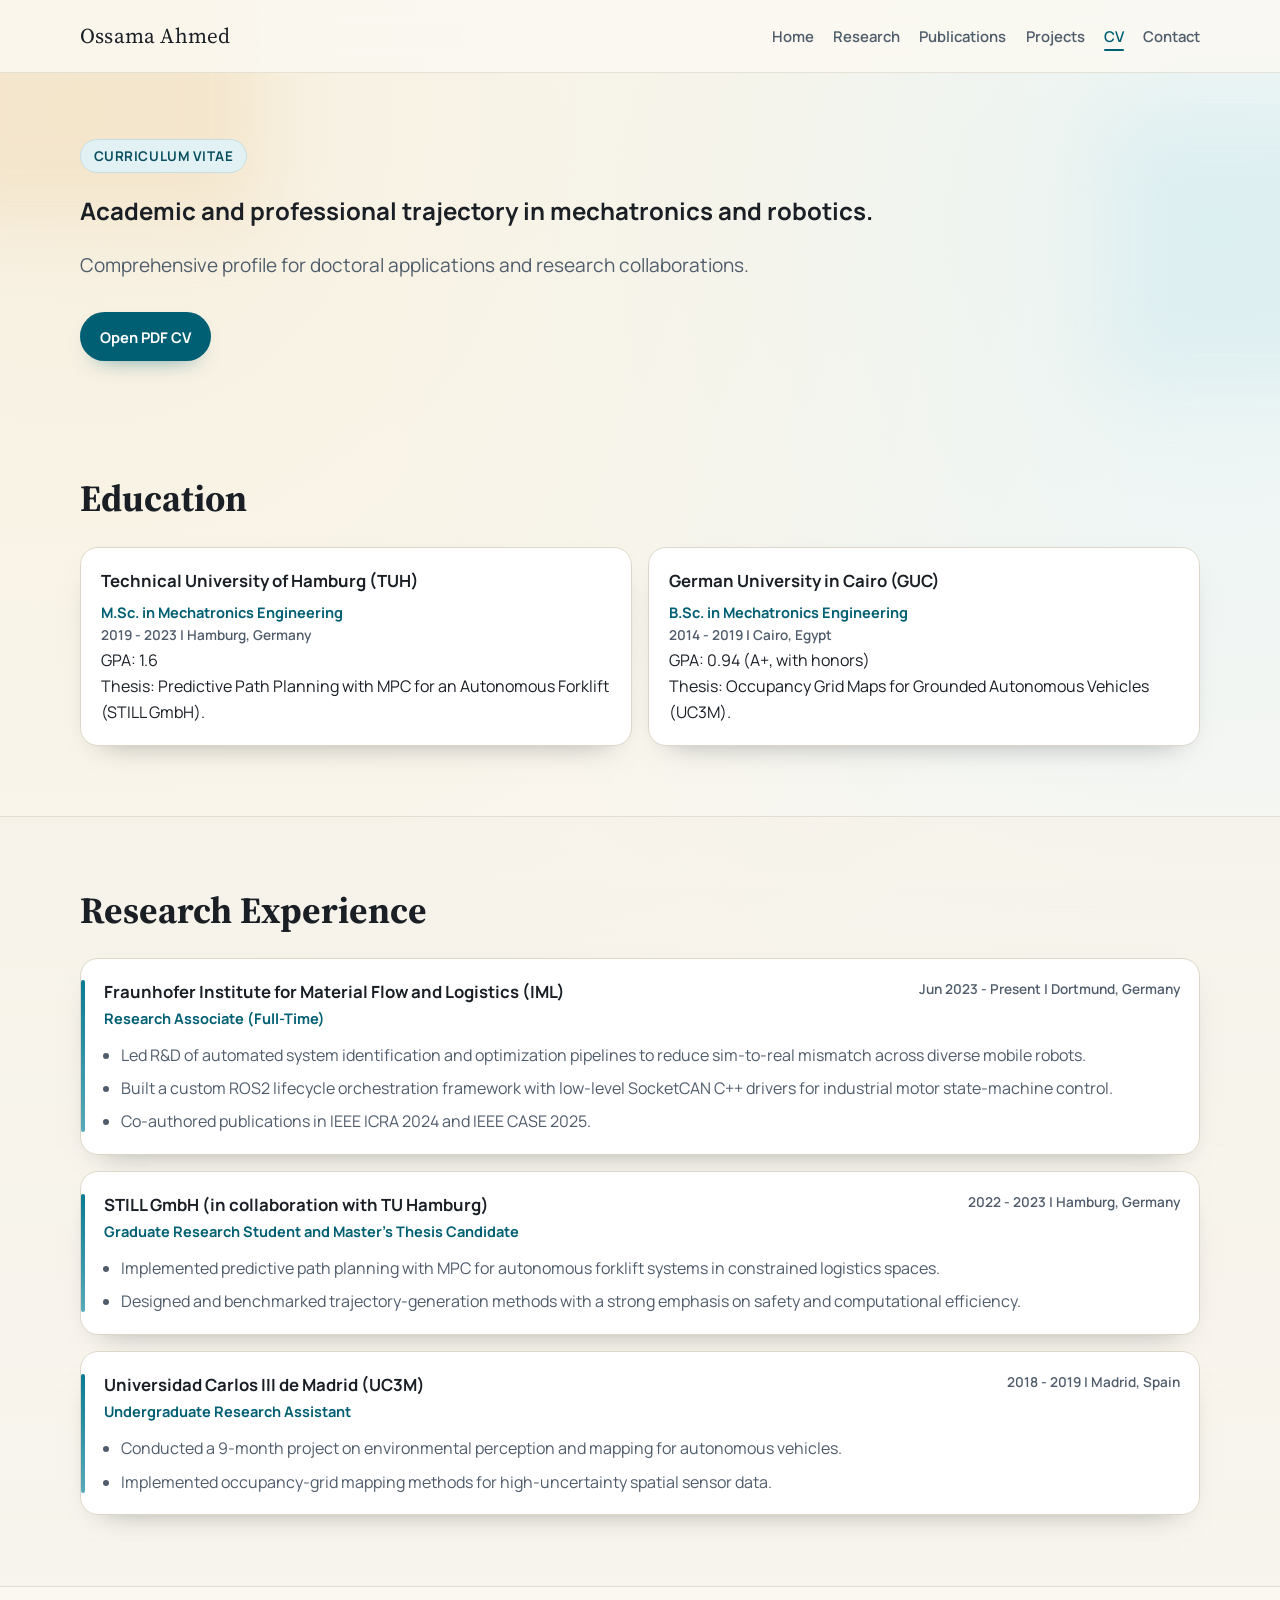
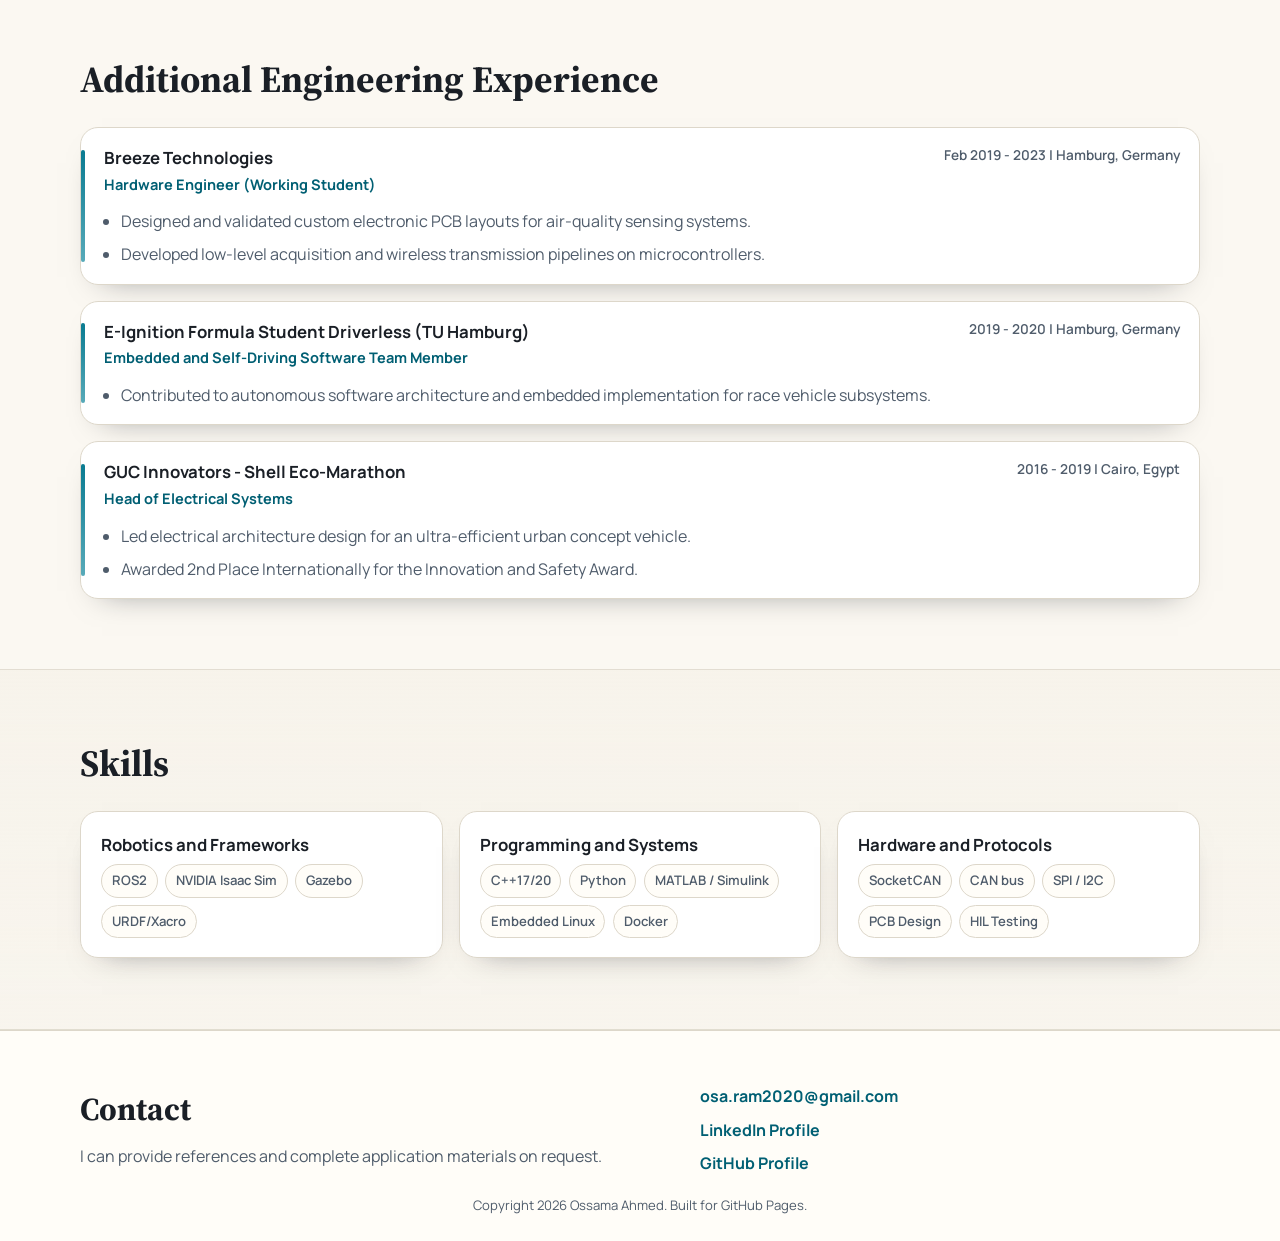
==== cv.html @ 8b1ec4c6 "restructured the Page to be more indepth" ====
<!DOCTYPE html>
<html lang="en">
<head>
  <meta charset="UTF-8">
  <meta name="viewport" content="width=device-width, initial-scale=1.0">
  <meta name="description" content="Curriculum vitae of Ossama Ahmed.">
  <title>CV | Ossama Ahmed</title>
  <link rel="preconnect" href="https://fonts.googleapis.com">
  <link rel="preconnect" href="https://fonts.gstatic.com" crossorigin>
  <link href="https://fonts.googleapis.com/css2?family=Manrope:wght@400;500;600;700;800&family=Source+Serif+4:opsz,wght@8..60,500;8..60,700&display=swap" rel="stylesheet">
  <link rel="stylesheet" href="assets/css/style.css">
</head>
<body>
  <div class="bg-orb orb-a" aria-hidden="true"></div>
  <div class="bg-orb orb-b" aria-hidden="true"></div>

  <header class="site-header">
    <nav class="navbar container" aria-label="Main navigation">
      <a class="logo" href="index.html">Ossama Ahmed</a>
      <ul class="nav-links">
        <li><a href="index.html" data-nav="home">Home</a></li>
        <li><a href="research.html" data-nav="research">Research</a></li>
        <li><a href="publications.html" data-nav="publications">Publications</a></li>
        <li><a href="projects.html" data-nav="projects">Projects</a></li>
        <li><a href="cv.html" data-nav="cv">CV</a></li>
        <li><a href="#contact">Contact</a></li>
      </ul>
    </nav>
  </header>

  <main>
    <section class="page-hero container reveal">
      <p class="eyebrow">Curriculum Vitae</p>
      <h1>Academic and professional trajectory in mechatronics and robotics.</h1>
      <p class="subtitle">Comprehensive profile for doctoral applications and research collaborations.</p>
      <div class="hero-cta">
        <a href="assets/Awesome_CV.pdf" class="btn btn-primary" target="_blank" rel="noopener noreferrer">Open PDF CV</a>
      </div>
    </section>

    <section class="section container reveal">
      <div class="section-heading">
        <h2>Education</h2>
      </div>
      <div class="edu-grid">
        <article class="card edu-card">
          <h3>Technical University of Hamburg (TUH)</h3>
          <p class="degree">M.Sc. in Mechatronics Engineering</p>
          <p class="date">2019 - 2023 | Hamburg, Germany</p>
          <p>GPA: 1.6</p>
          <p>Thesis: Predictive Path Planning with MPC for an Autonomous Forklift (STILL GmbH).</p>
        </article>
        <article class="card edu-card">
          <h3>German University in Cairo (GUC)</h3>
          <p class="degree">B.Sc. in Mechatronics Engineering</p>
          <p class="date">2014 - 2019 | Cairo, Egypt</p>
          <p>GPA: 0.94 (A+, with honors)</p>
          <p>Thesis: Occupancy Grid Maps for Grounded Autonomous Vehicles (UC3M).</p>
        </article>
      </div>
    </section>

    <section class="section section-alt reveal">
      <div class="container">
        <div class="section-heading">
          <h2>Research Experience</h2>
        </div>
        <div class="timeline">
          <article class="timeline-item card">
            <div class="timeline-head">
              <div>
                <h3>Fraunhofer Institute for Material Flow and Logistics (IML)</h3>
                <p class="role">Research Associate (Full-Time)</p>
              </div>
              <p class="date">Jun 2023 - Present | Dortmund, Germany</p>
            </div>
            <ul>
              <li>Led R&amp;D of automated system identification and optimization pipelines to reduce sim-to-real mismatch across diverse mobile robots.</li>
              <li>Built a custom ROS2 lifecycle orchestration framework with low-level SocketCAN C++ drivers for industrial motor state-machine control.</li>
              <li>Co-authored publications in IEEE ICRA 2024 and IEEE CASE 2025.</li>
            </ul>
          </article>

          <article class="timeline-item card">
            <div class="timeline-head">
              <div>
                <h3>STILL GmbH (in collaboration with TU Hamburg)</h3>
                <p class="role">Graduate Research Student and Master's Thesis Candidate</p>
              </div>
              <p class="date">2022 - 2023 | Hamburg, Germany</p>
            </div>
            <ul>
              <li>Implemented predictive path planning with MPC for autonomous forklift systems in constrained logistics spaces.</li>
              <li>Designed and benchmarked trajectory-generation methods with a strong emphasis on safety and computational efficiency.</li>
            </ul>
          </article>

          <article class="timeline-item card">
            <div class="timeline-head">
              <div>
                <h3>Universidad Carlos III de Madrid (UC3M)</h3>
                <p class="role">Undergraduate Research Assistant</p>
              </div>
              <p class="date">2018 - 2019 | Madrid, Spain</p>
            </div>
            <ul>
              <li>Conducted a 9-month project on environmental perception and mapping for autonomous vehicles.</li>
              <li>Implemented occupancy-grid mapping methods for high-uncertainty spatial sensor data.</li>
            </ul>
          </article>
        </div>
      </div>
    </section>

    <section class="section container reveal">
      <div class="section-heading">
        <h2>Additional Engineering Experience</h2>
      </div>
      <div class="timeline compact-timeline">
        <article class="timeline-item card">
          <div class="timeline-head">
            <div>
              <h3>Breeze Technologies</h3>
              <p class="role">Hardware Engineer (Working Student)</p>
            </div>
            <p class="date">Feb 2019 - 2023 | Hamburg, Germany</p>
          </div>
          <ul>
            <li>Designed and validated custom electronic PCB layouts for air-quality sensing systems.</li>
            <li>Developed low-level acquisition and wireless transmission pipelines on microcontrollers.</li>
          </ul>
        </article>

        <article class="timeline-item card">
          <div class="timeline-head">
            <div>
              <h3>E-Ignition Formula Student Driverless (TU Hamburg)</h3>
              <p class="role">Embedded and Self-Driving Software Team Member</p>
            </div>
            <p class="date">2019 - 2020 | Hamburg, Germany</p>
          </div>
          <ul>
            <li>Contributed to autonomous software architecture and embedded implementation for race vehicle subsystems.</li>
          </ul>
        </article>

        <article class="timeline-item card">
          <div class="timeline-head">
            <div>
              <h3>GUC Innovators - Shell Eco-Marathon</h3>
              <p class="role">Head of Electrical Systems</p>
            </div>
            <p class="date">2016 - 2019 | Cairo, Egypt</p>
          </div>
          <ul>
            <li>Led electrical architecture design for an ultra-efficient urban concept vehicle.</li>
            <li>Awarded 2nd Place Internationally for the Innovation and Safety Award.</li>
          </ul>
        </article>
      </div>
    </section>

    <section class="section section-alt reveal">
      <div class="container">
        <div class="section-heading">
          <h2>Skills</h2>
        </div>
        <div class="skills-grid">
          <article class="card skill-card">
            <h3>Robotics and Frameworks</h3>
            <div class="skills-list">
              <span>ROS2</span>
              <span>NVIDIA Isaac Sim</span>
              <span>Gazebo</span>
              <span>URDF/Xacro</span>
            </div>
          </article>
          <article class="card skill-card">
            <h3>Programming and Systems</h3>
            <div class="skills-list">
              <span>C++17/20</span>
              <span>Python</span>
              <span>MATLAB / Simulink</span>
              <span>Embedded Linux</span>
              <span>Docker</span>
            </div>
          </article>
          <article class="card skill-card">
            <h3>Hardware and Protocols</h3>
            <div class="skills-list">
              <span>SocketCAN</span>
              <span>CAN bus</span>
              <span>SPI / I2C</span>
              <span>PCB Design</span>
              <span>HIL Testing</span>
            </div>
          </article>
        </div>
      </div>
    </section>
  </main>

  <footer id="contact" class="footer reveal">
    <div class="container footer-grid">
      <div>
        <h2>Contact</h2>
        <p>I can provide references and complete application materials on request.</p>
      </div>
      <div class="contact-list" aria-label="Contact links">
        <a href="mailto:osa.ram2020@gmail.com">osa.ram2020@gmail.com</a>
        <a href="https://www.linkedin.com/in/osama-ramadan" target="_blank" rel="noopener noreferrer">LinkedIn Profile</a>
        <a href="https://github.com/posquito" target="_blank" rel="noopener noreferrer">GitHub Profile</a>
      </div>
    </div>
    <p class="copyright">Copyright 2026 Ossama Ahmed. Built for GitHub Pages.</p>
  </footer>

  <script src="assets/js/main.js"></script>
</body>
</html>
---- assets/css/style.css ----
:root {
  --bg: #fbf8f2;
  --bg-soft: #f3efe5;
  --surface: #fffdf8;
  --surface-strong: #ffffff;
  --text: #1a1f26;
  --text-muted: #4f5c6b;
  --accent: #005f73;
  --accent-soft: #e2f2f4;
  --border: #ddd7ca;
  --shadow: 0 14px 30px -22px rgba(20, 26, 33, 0.5);
  --radius-lg: 18px;
  --radius-md: 12px;
  --font-sans: "Manrope", "Segoe UI", sans-serif;
  --font-serif: "Source Serif 4", Georgia, serif;
}

* {
  box-sizing: border-box;
  margin: 0;
  padding: 0;
}

html {
  scroll-behavior: smooth;
}

body {
  background:
    radial-gradient(circle at 6% 4%, #f7f0df 0, transparent 38%),
    radial-gradient(circle at 95% 8%, #e8f4f5 0, transparent 30%),
    var(--bg);
  color: var(--text);
  font-family: var(--font-sans);
  line-height: 1.65;
  -webkit-font-smoothing: antialiased;
  position: relative;
  overflow-x: hidden;
}

a {
  color: var(--accent);
  text-decoration: none;
}

a:hover,
a:focus-visible {
  text-decoration: underline;
}

.bg-orb {
  pointer-events: none;
  position: fixed;
  z-index: -1;
  filter: blur(35px);
  opacity: 0.45;
}

.orb-a {
  width: 340px;
  height: 340px;
  background: #f0d9b4;
  top: -120px;
  left: -80px;
}

.orb-b {
  width: 260px;
  height: 260px;
  background: #cfe9ee;
  right: -90px;
  top: 120px;
}

.container {
  width: min(1120px, 92vw);
  margin: 0 auto;
}

.site-header {
  position: sticky;
  top: 0;
  z-index: 100;
  border-bottom: 1px solid rgba(221, 215, 202, 0.7);
  background: rgba(251, 248, 242, 0.86);
  backdrop-filter: blur(12px);
}

.navbar {
  display: flex;
  justify-content: space-between;
  align-items: center;
  min-height: 72px;
  gap: 1.4rem;
}

.logo {
  font-family: var(--font-serif);
  font-size: 1.32rem;
  letter-spacing: 0.01em;
  color: var(--text);
}

.nav-links {
  list-style: none;
  display: flex;
  align-items: center;
  gap: 1.2rem;
  flex-wrap: wrap;
}

.nav-links a {
  color: var(--text-muted);
  font-size: 0.93rem;
  font-weight: 600;
  transition: color 0.25s ease;
}

.nav-links a:hover,
.nav-links a:focus-visible {
  color: var(--accent);
  text-decoration: none;
}

.nav-links a.active {
  color: var(--accent);
  position: relative;
}

.nav-links a.active::after {
  content: "";
  position: absolute;
  left: 0;
  bottom: -0.35rem;
  width: 100%;
  height: 2px;
  border-radius: 2px;
  background: var(--accent);
}

.hero {
  padding: 5.4rem 0 4.8rem;
}

.page-hero {
  padding: 4.1rem 0 2.8rem;
}

.eyebrow {
  display: inline-flex;
  align-items: center;
  gap: 0.5rem;
  margin-bottom: 1.1rem;
  padding: 0.32rem 0.8rem;
  border: 1px solid #c5dde1;
  background: var(--accent-soft);
  color: #094f60;
  border-radius: 999px;
  font-size: 0.84rem;
  font-weight: 700;
  text-transform: uppercase;
  letter-spacing: 0.04em;
}

.hero h1 {
  max-width: 920px;
  font-family: var(--font-serif);
  font-size: clamp(2rem, 4.6vw, 3.45rem);
  letter-spacing: -0.018em;
  line-height: 1.14;
}

.subtitle {
  max-width: 760px;
  margin-top: 1.25rem;
  color: var(--text-muted);
  font-size: clamp(1.04rem, 1.7vw, 1.19rem);
}

.hero-meta {
  display: flex;
  flex-wrap: wrap;
  gap: 0.62rem;
  margin-top: 1.55rem;
}

.hero-meta span {
  padding: 0.28rem 0.7rem;
  background: var(--surface);
  border: 1px solid var(--border);
  border-radius: 999px;
  font-size: 0.84rem;
  font-weight: 600;
  color: var(--text-muted);
}

.hero-cta {
  margin-top: 1.9rem;
  display: flex;
  gap: 0.8rem;
  flex-wrap: wrap;
}

.btn {
  border-radius: 999px;
  padding: 0.72rem 1.2rem;
  font-size: 0.92rem;
  font-weight: 700;
  border: 1px solid transparent;
  transition: transform 0.25s ease, box-shadow 0.25s ease, background-color 0.25s ease, border-color 0.25s ease;
}

.btn:hover,
.btn:focus-visible {
  text-decoration: none;
  transform: translateY(-1px);
}

.btn-primary {
  background: var(--accent);
  color: #ffffff;
  box-shadow: 0 10px 24px -16px rgba(0, 95, 115, 0.85);
}

.btn-primary:hover,
.btn-primary:focus-visible {
  background: #0a6d82;
}

.btn-secondary {
  border-color: var(--border);
  color: var(--text);
  background: var(--surface-strong);
}

.btn-secondary:hover,
.btn-secondary:focus-visible {
  border-color: #b8c6ce;
}

.section {
  padding: 4.4rem 0;
}

.section-alt {
  background: linear-gradient(180deg, rgba(245, 241, 232, 0.7) 0%, rgba(243, 239, 229, 0.32) 100%);
  border-top: 1px solid rgba(221, 215, 202, 0.8);
  border-bottom: 1px solid rgba(221, 215, 202, 0.8);
}

.section-heading {
  margin-bottom: 1.6rem;
}

.section-heading h2 {
  font-family: var(--font-serif);
  font-size: clamp(1.7rem, 3.1vw, 2.32rem);
  line-height: 1.2;
}

.section-heading p {
  color: var(--text-muted);
  margin-top: 0.42rem;
  font-size: 0.99rem;
}

.text-link {
  display: inline-block;
  margin-top: 0.65rem;
  font-weight: 700;
}

.quick-grid,
.project-grid,
.publication-list {
  display: grid;
  gap: 1rem;
}

.quick-grid {
  grid-template-columns: repeat(auto-fit, minmax(240px, 1fr));
}

.quick-card {
  padding: 1.1rem 1.2rem;
}

.quick-card h3 {
  font-size: 1.03rem;
  margin-bottom: 0.35rem;
}

.project-grid {
  grid-template-columns: repeat(auto-fit, minmax(270px, 1fr));
}

.project-card {
  padding: 1.2rem 1.25rem;
}

.project-card h3 {
  font-size: 1.06rem;
  margin-bottom: 0.35rem;
}

.project-meta {
  color: var(--accent);
  font-size: 0.86rem;
  font-weight: 700;
  margin-bottom: 0.5rem;
}

.publication-list {
  grid-template-columns: 1fr;
}

.publication-item {
  padding: 1.2rem 1.25rem;
}

.publication-item h2 {
  font-size: 1.18rem;
  line-height: 1.33;
  margin-bottom: 0.38rem;
}

.publication-topline {
  display: flex;
  justify-content: space-between;
  align-items: center;
  gap: 0.6rem;
  margin-bottom: 0.5rem;
}

.callout-card {
  padding: 1.3rem;
}

.callout-card h3 {
  font-size: 1.1rem;
  margin-bottom: 0.45rem;
}

.callout-card .btn {
  margin-top: 0.9rem;
}

.compact-timeline .timeline-item {
  padding-top: 1rem;
  padding-bottom: 1rem;
}

.card {
  background: var(--surface-strong);
  border: 1px solid var(--border);
  border-radius: var(--radius-lg);
  box-shadow: var(--shadow);
}

.focus-grid {
  display: grid;
  grid-template-columns: repeat(auto-fit, minmax(220px, 1fr));
  gap: 1rem;
}

.focus-card {
  padding: 1.2rem 1.25rem;
}

.focus-card h3 {
  font-size: 1.02rem;
  margin-bottom: 0.45rem;
  color: var(--accent);
}

.timeline {
  display: grid;
  gap: 1rem;
}

.timeline-item {
  padding: 1.2rem 1.2rem 1.2rem 1.42rem;
  position: relative;
}

.timeline-item::before {
  content: "";
  position: absolute;
  left: 0;
  top: 1.35rem;
  bottom: 1.35rem;
  width: 4px;
  border-radius: 20px;
  background: linear-gradient(180deg, #0a7b91 0%, #58aab9 100%);
}

.timeline-head {
  display: flex;
  justify-content: space-between;
  align-items: flex-start;
  gap: 0.8rem;
  flex-wrap: wrap;
  margin-bottom: 0.78rem;
}

.timeline-head h3 {
  font-size: 1.05rem;
}

.role,
.degree {
  color: var(--accent);
  font-weight: 700;
  font-size: 0.91rem;
}

.date {
  color: var(--text-muted);
  font-size: 0.85rem;
  font-weight: 600;
}

.timeline-item ul {
  padding-left: 1.05rem;
  color: var(--text-muted);
}

.timeline-item li + li {
  margin-top: 0.42rem;
}

.pub-grid,
.edu-grid,
.skills-grid {
  display: grid;
  gap: 1rem;
}

.pub-grid,
.edu-grid {
  grid-template-columns: repeat(auto-fit, minmax(280px, 1fr));
}

.pub-card,
.edu-card,
.skill-card {
  padding: 1.2rem 1.25rem;
}

.pub-venue {
  display: inline-block;
  margin-bottom: 0.5rem;
  padding: 0.23rem 0.58rem;
  border-radius: 999px;
  font-size: 0.74rem;
  font-weight: 800;
  letter-spacing: 0.04em;
  text-transform: uppercase;
  background: var(--accent-soft);
  color: #0a5d6f;
}

.pub-card h3,
.edu-card h3,
.skill-card h3 {
  font-size: 1.05rem;
  margin-bottom: 0.35rem;
}

.pub-authors {
  color: var(--text-muted);
  font-weight: 600;
  font-size: 0.9rem;
  margin-bottom: 0.45rem;
}

.skills-grid {
  grid-template-columns: repeat(auto-fit, minmax(240px, 1fr));
}

.skills-list {
  display: flex;
  flex-wrap: wrap;
  gap: 0.45rem;
}

.skills-list span {
  display: inline-block;
  border: 1px solid var(--border);
  background: var(--surface);
  color: var(--text-muted);
  padding: 0.3rem 0.62rem;
  border-radius: 999px;
  font-size: 0.82rem;
  font-weight: 600;
}

.footer {
  padding: 3.3rem 0 1.5rem;
  background: var(--surface);
  border-top: 1px solid var(--border);
}

.footer-grid {
  display: grid;
  grid-template-columns: 1.2fr 1fr;
  gap: 1.2rem;
  align-items: start;
}

.footer h2 {
  font-family: var(--font-serif);
  font-size: clamp(1.44rem, 2.7vw, 2rem);
  margin-bottom: 0.4rem;
}

.footer p {
  color: var(--text-muted);
}

.contact-list {
  display: grid;
  gap: 0.42rem;
  justify-items: start;
}

.contact-list a {
  font-weight: 700;
}

.copyright {
  margin-top: 1.2rem;
  text-align: center;
  color: var(--text-muted);
  font-size: 0.82rem;
}

.reveal {
  opacity: 0;
  transform: translateY(18px);
  transition: opacity 0.58s ease, transform 0.58s ease;
}

.reveal.is-visible {
  opacity: 1;
  transform: translateY(0);
}

@media (max-width: 920px) {
  .navbar {
    min-height: auto;
    padding: 0.9rem 0;
    flex-direction: column;
    align-items: flex-start;
  }

  .footer-grid {
    grid-template-columns: 1fr;
  }

  .timeline-head {
    flex-direction: column;
  }

  .publication-topline {
    flex-direction: column;
    align-items: flex-start;
  }
}

@media (max-width: 560px) {
  .hero {
    padding-top: 4.2rem;
  }

  .section {
    padding: 3.3rem 0;
  }

  .btn {
    width: 100%;
    text-align: center;
  }
}

@media (prefers-reduced-motion: reduce) {
  html {
    scroll-behavior: auto;
  }

  .reveal {
    opacity: 1;
    transform: none;
    transition: none;
  }

  .btn {
    transition: none;
  }
}
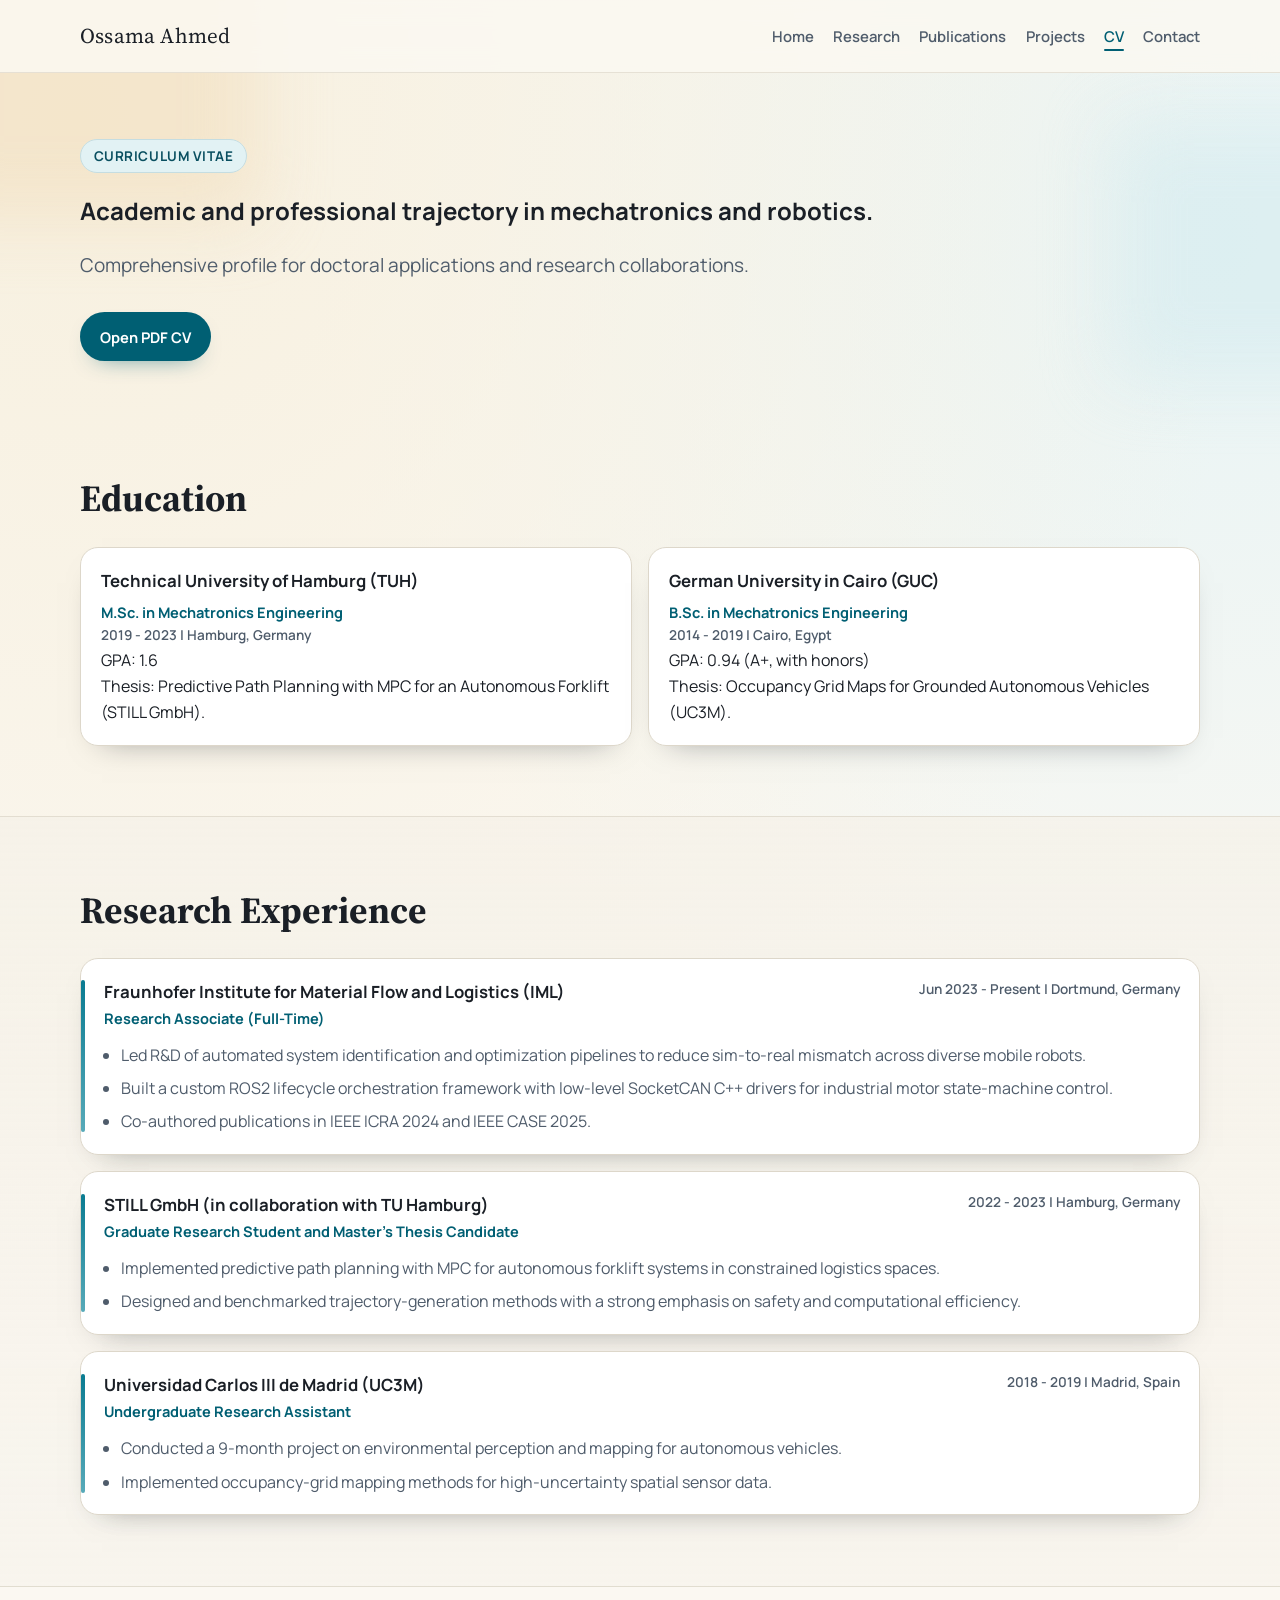
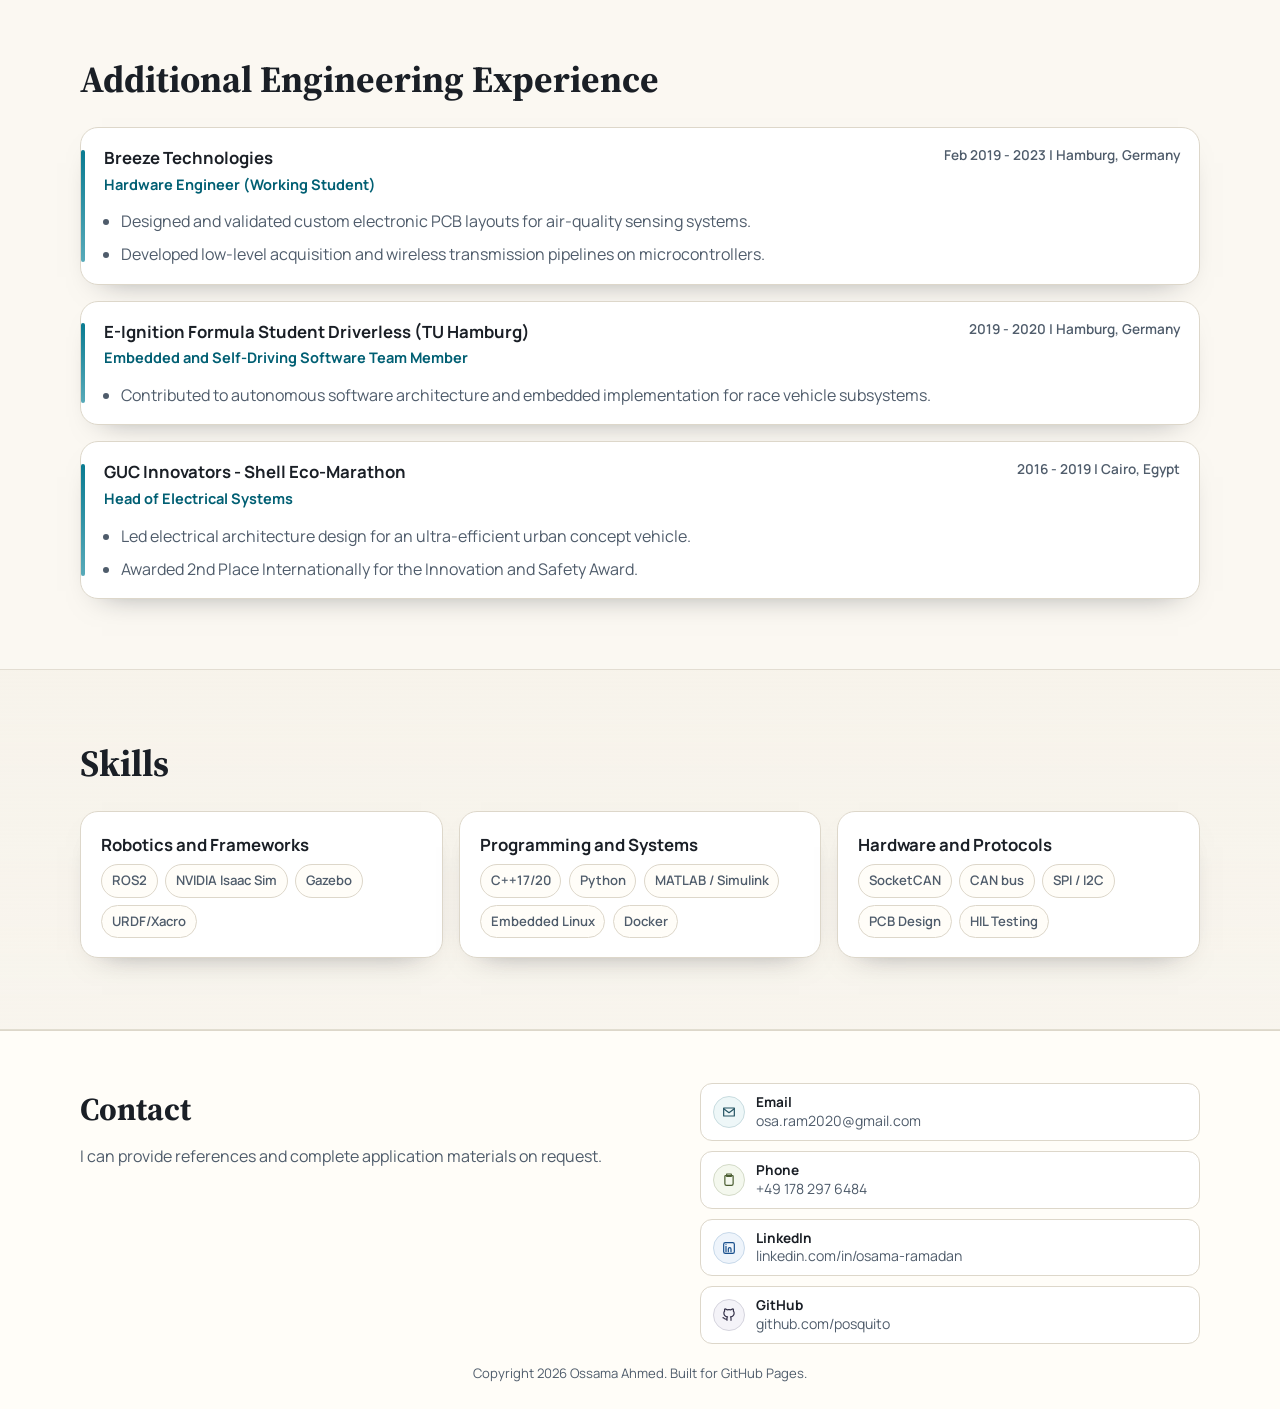
==== commit fe667ec6: "improved the contact section" ====
--- a/cv.html
+++ b/cv.html
@@ -207,9 +207,53 @@
         <p>I can provide references and complete application materials on request.</p>
       </div>
       <div class="contact-list" aria-label="Contact links">
-        <a href="mailto:osa.ram2020@gmail.com">osa.ram2020@gmail.com</a>
-        <a href="https://www.linkedin.com/in/osama-ramadan" target="_blank" rel="noopener noreferrer">LinkedIn Profile</a>
-        <a href="https://github.com/posquito" target="_blank" rel="noopener noreferrer">GitHub Profile</a>
+        <a class="contact-link" href="mailto:osa.ram2020@gmail.com" aria-label="Send an email to Ossama Ahmed">
+          <span class="contact-link-icon" aria-hidden="true">
+            <svg viewBox="0 0 24 24" fill="none" xmlns="http://www.w3.org/2000/svg">
+              <path d="M4 6h16v12H4z" stroke="currentColor" stroke-width="1.8" stroke-linejoin="round"/>
+              <path d="m4 7 8 6 8-6" stroke="currentColor" stroke-width="1.8" stroke-linecap="round" stroke-linejoin="round"/>
+            </svg>
+          </span>
+          <span class="contact-link-text">
+            <strong>Email</strong>
+            <span>osa.ram2020@gmail.com</span>
+          </span>
+        </a>
+        <a class="contact-link" href="tel:+491782976484" aria-label="Call Ossama Ahmed">
+          <span class="contact-link-icon" aria-hidden="true">
+            <svg viewBox="0 0 24 24" fill="none" xmlns="http://www.w3.org/2000/svg">
+              <path d="M8.5 3h7v3.5h-7z" stroke="currentColor" stroke-width="1.8" stroke-linejoin="round"/>
+              <path d="M6.8 5.5h10.4a1 1 0 0 1 1 1v11a2.5 2.5 0 0 1-2.5 2.5H8.3A2.5 2.5 0 0 1 5.8 17.5v-11a1 1 0 0 1 1-1Z" stroke="currentColor" stroke-width="1.8"/>
+            </svg>
+          </span>
+          <span class="contact-link-text">
+            <strong>Phone</strong>
+            <span>+49 178 297 6484</span>
+          </span>
+        </a>
+        <a class="contact-link" href="https://www.linkedin.com/in/osama-ramadan" target="_blank" rel="noopener noreferrer" aria-label="Open Ossama Ahmed LinkedIn profile">
+          <span class="contact-link-icon" aria-hidden="true">
+            <svg viewBox="0 0 24 24" fill="none" xmlns="http://www.w3.org/2000/svg">
+              <path d="M7.5 9.5v8M7.5 6.5v.01M11 17.5v-4c0-1.1.9-2 2-2s2 .9 2 2v4" stroke="currentColor" stroke-width="1.8" stroke-linecap="round"/>
+              <rect x="4" y="4" width="16" height="16" rx="2.5" stroke="currentColor" stroke-width="1.8"/>
+            </svg>
+          </span>
+          <span class="contact-link-text">
+            <strong>LinkedIn</strong>
+            <span>linkedin.com/in/osama-ramadan</span>
+          </span>
+        </a>
+        <a class="contact-link" href="https://github.com/posquito" target="_blank" rel="noopener noreferrer" aria-label="Open Ossama Ahmed GitHub profile">
+          <span class="contact-link-icon" aria-hidden="true">
+            <svg viewBox="0 0 24 24" fill="none" xmlns="http://www.w3.org/2000/svg">
+              <path d="M9 18c-4 1.2-4-2-6-2m12 4v-3a2.7 2.7 0 0 0-.8-2.1c2.7-.3 5.5-1.3 5.5-5.8A4.5 4.5 0 0 0 18.5 6 4.2 4.2 0 0 0 18.4 3S17.3 2.7 15 4.2a12 12 0 0 0-6 0C6.7 2.7 5.6 3 5.6 3A4.2 4.2 0 0 0 5.5 6a4.5 4.5 0 0 0-1.2 3.1c0 4.5 2.8 5.5 5.5 5.8A2.7 2.7 0 0 0 9 17v3" stroke="currentColor" stroke-width="1.8" stroke-linecap="round" stroke-linejoin="round"/>
+            </svg>
+          </span>
+          <span class="contact-link-text">
+            <strong>GitHub</strong>
+            <span>github.com/posquito</span>
+          </span>
+        </a>
       </div>
     </div>
     <p class="copyright">Copyright 2026 Ossama Ahmed. Built for GitHub Pages.</p>
--- a/assets/css/style.css
+++ b/assets/css/style.css
@@ -142,6 +142,111 @@
   padding: 5.4rem 0 4.8rem;
 }
 
+.home-main {
+  display: grid;
+  grid-template-columns: minmax(250px, 290px) minmax(0, 1fr);
+  gap: 1.6rem;
+  padding-top: 2.4rem;
+  align-items: start;
+}
+
+.home-sidebar {
+  position: sticky;
+  top: 94px;
+}
+
+.sidebar-card {
+  padding: 1rem;
+  border-radius: 20px;
+  background: linear-gradient(180deg, #fffefa 0%, #fffdf8 100%);
+}
+
+.sidebar-contact-list {
+  margin-top: 0.95rem;
+  list-style: none;
+  border-top: 1px solid var(--border);
+  padding-top: 0.85rem;
+  display: grid;
+  gap: 0.46rem;
+  color: var(--text-muted);
+  font-size: 0.92rem;
+}
+
+.sidebar-contact-list a {
+  font-weight: 700;
+}
+
+.contact-item {
+  display: inline-flex;
+  align-items: center;
+  gap: 0.52rem;
+}
+
+.contact-icon {
+  width: 1.1rem;
+  height: 1.1rem;
+  display: inline-flex;
+  align-items: center;
+  justify-content: center;
+  color: #3f5260;
+  flex-shrink: 0;
+}
+
+.contact-icon svg {
+  width: 100%;
+  height: 100%;
+}
+
+.home-content {
+  min-width: 0;
+}
+
+.home-content .hero {
+  padding: 0.2rem 0 2.8rem;
+}
+
+.home-content .section {
+  padding-top: 0;
+}
+
+.home-content .section + .section {
+  margin-top: 3rem;
+}
+
+.hero-layout {
+  display: grid;
+  grid-template-columns: 1.2fr 0.8fr;
+  gap: 1.2rem;
+  align-items: start;
+}
+
+.hero-main {
+  padding-right: 0.4rem;
+}
+
+.hero-intro {
+  margin-top: 0.35rem;
+  color: var(--text-muted);
+  font-size: 1.02rem;
+  font-weight: 600;
+}
+
+.hero-name {
+  margin-top: 0.12rem;
+  max-width: 920px;
+  font-family: var(--font-serif);
+  font-size: clamp(2.4rem, 5.2vw, 4.15rem);
+  letter-spacing: -0.024em;
+  line-height: 1.04;
+}
+
+.hero-role {
+  margin-top: 0.58rem;
+  color: var(--accent);
+  font-size: clamp(1rem, 1.8vw, 1.2rem);
+  font-weight: 700;
+}
+
 .page-hero {
   padding: 4.1rem 0 2.8rem;
 }
@@ -170,6 +275,56 @@
   line-height: 1.14;
 }
 
+.hero-profile {
+  padding: 1rem;
+  border-radius: 20px;
+  background: linear-gradient(180deg, #fffefa 0%, #fffdf8 100%);
+}
+
+.profile-photo-wrap {
+  width: 100%;
+  aspect-ratio: 3 / 4;
+  max-height: 360px;
+  border-radius: 14px;
+  overflow: hidden;
+  border: 1px solid var(--border);
+  background: #f6f1e7;
+}
+
+.profile-photo {
+  width: 100%;
+  height: 100%;
+  object-fit: cover;
+  display: block;
+}
+
+.profile-details {
+  margin-top: 0.85rem;
+}
+
+.profile-details h2 {
+  font-family: var(--font-serif);
+  font-size: 1.4rem;
+  line-height: 1.2;
+}
+
+.profile-details p {
+  color: var(--text-muted);
+  margin-top: 0.3rem;
+  font-weight: 600;
+}
+
+.profile-points {
+  margin-top: 0.7rem;
+  padding-left: 1rem;
+  color: var(--text-muted);
+  font-size: 0.91rem;
+}
+
+.profile-points li + li {
+  margin-top: 0.3rem;
+}
+
 .subtitle {
   max-width: 760px;
   margin-top: 1.25rem;
@@ -292,10 +447,14 @@
 
 .project-grid {
   grid-template-columns: repeat(auto-fit, minmax(270px, 1fr));
+  align-items: stretch;
 }
 
 .project-card {
   padding: 1.2rem 1.25rem;
+  display: flex;
+  flex-direction: column;
+  min-height: 100%;
 }
 
 .project-card h3 {
@@ -308,6 +467,11 @@
   font-size: 0.86rem;
   font-weight: 700;
   margin-bottom: 0.5rem;
+}
+
+.project-card .skills-list {
+  margin-top: auto;
+  padding-top: 0.9rem;
 }
 
 .publication-list {
@@ -332,8 +496,25 @@
   margin-bottom: 0.5rem;
 }
 
+.project-card h3 a,
+.publication-item h2 a {
+  color: var(--text);
+  text-decoration: none;
+}
+
+.project-card h3 a:hover,
+.project-card h3 a:focus-visible,
+.publication-item h2 a:hover,
+.publication-item h2 a:focus-visible {
+  color: var(--accent);
+  text-decoration: underline;
+}
+
 .callout-card {
   padding: 1.3rem;
+  display: flex;
+  flex-direction: column;
+  align-items: flex-start;
 }
 
 .callout-card h3 {
@@ -342,7 +523,8 @@
 }
 
 .callout-card .btn {
-  margin-top: 0.9rem;
+  margin-top: auto;
+  align-self: flex-start;
 }
 
 .compact-timeline .timeline-item {
@@ -520,12 +702,100 @@
 
 .contact-list {
   display: grid;
-  gap: 0.42rem;
+  gap: 0.62rem;
   justify-items: start;
 }
 
-.contact-list a {
-  font-weight: 700;
+.contact-link {
+  width: 100%;
+  display: inline-flex;
+  align-items: center;
+  gap: 0.68rem;
+  padding: 0.62rem 0.78rem;
+  border: 1px solid var(--border);
+  border-radius: var(--radius-md);
+  background: var(--surface-strong);
+  color: var(--text);
+  text-decoration: none;
+  transition: border-color 0.24s ease, box-shadow 0.24s ease, transform 0.24s ease;
+}
+
+.contact-link:hover,
+.contact-link:focus-visible {
+  text-decoration: none;
+  border-color: #bccfd5;
+  box-shadow: 0 10px 24px -22px rgba(16, 40, 58, 0.75);
+  transform: translateY(-1px);
+}
+
+.contact-link-icon {
+  width: 2rem;
+  height: 2rem;
+  border-radius: 999px;
+  border: 1px solid #cadde2;
+  background: #f2f8f9;
+  color: #31515f;
+  display: inline-flex;
+  align-items: center;
+  justify-content: center;
+  flex-shrink: 0;
+}
+
+.contact-link-icon svg {
+  width: 1rem;
+  height: 1rem;
+}
+
+.contact-link[href^="mailto:"] .contact-link-icon {
+  border-color: #c8dce0;
+  background: #eef7f8;
+  color: #255463;
+}
+
+.contact-link[href^="tel:"] .contact-link-icon {
+  border-color: #d4dbc8;
+  background: #f4f8ee;
+  color: #4a5d31;
+}
+
+.contact-link[href*="linkedin.com"] .contact-link-icon {
+  border-color: #c8d9ea;
+  background: #eef4fb;
+  color: #184f8d;
+}
+
+.contact-link[href*="github.com"] .contact-link-icon {
+  border-color: #d5d4de;
+  background: #f4f3f8;
+  color: #35324a;
+}
+
+.contact-link[href*="linkedin.com"]:hover,
+.contact-link[href*="linkedin.com"]:focus-visible {
+  border-color: #b6cfe7;
+}
+
+.contact-link[href*="github.com"]:hover,
+.contact-link[href*="github.com"]:focus-visible {
+  border-color: #c8c6d7;
+}
+
+.contact-link-text {
+  display: grid;
+  gap: 0.08rem;
+  min-width: 0;
+}
+
+.contact-link-text strong {
+  font-size: 0.85rem;
+  line-height: 1.2;
+}
+
+.contact-link-text span {
+  color: var(--text-muted);
+  font-size: 0.88rem;
+  line-height: 1.3;
+  overflow-wrap: anywhere;
 }
 
 .copyright {
@@ -546,7 +816,7 @@
   transform: translateY(0);
 }
 
-@media (max-width: 920px) {
+@media (max-width: 780px) {
   .navbar {
     min-height: auto;
     padding: 0.9rem 0;
@@ -566,6 +836,31 @@
     flex-direction: column;
     align-items: flex-start;
   }
+
+  .home-main {
+    grid-template-columns: 1fr;
+    padding-top: 1.6rem;
+  }
+
+  .home-sidebar {
+    position: static;
+  }
+
+  .sidebar-card {
+    max-width: 520px;
+  }
+
+  .home-content .hero {
+    padding-top: 1.2rem;
+  }
+
+  .hero-layout {
+    grid-template-columns: 1fr;
+  }
+
+  .hero-profile {
+    max-width: 460px;
+  }
 }
 
 @media (max-width: 560px) {
@@ -580,6 +875,10 @@
   .btn {
     width: 100%;
     text-align: center;
+  }
+
+  .contact-link {
+    padding: 0.58rem 0.7rem;
   }
 }
 
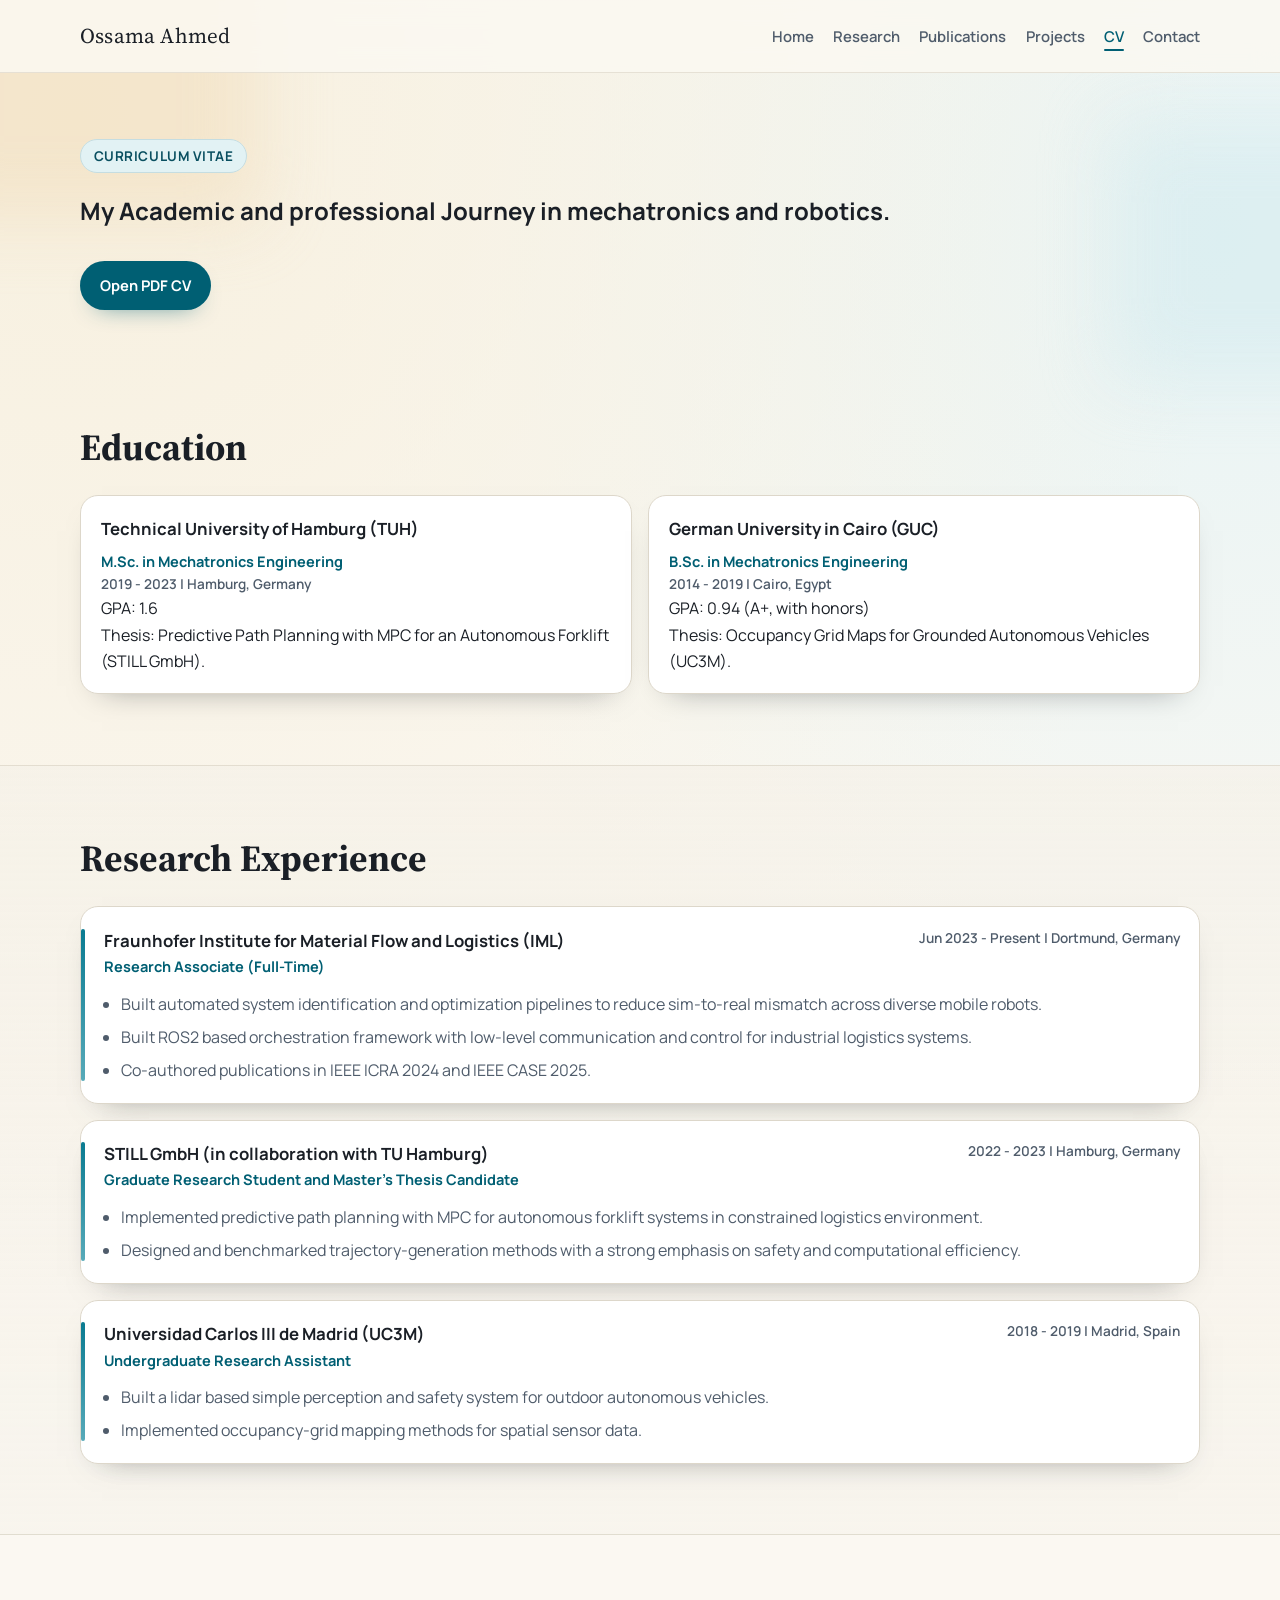
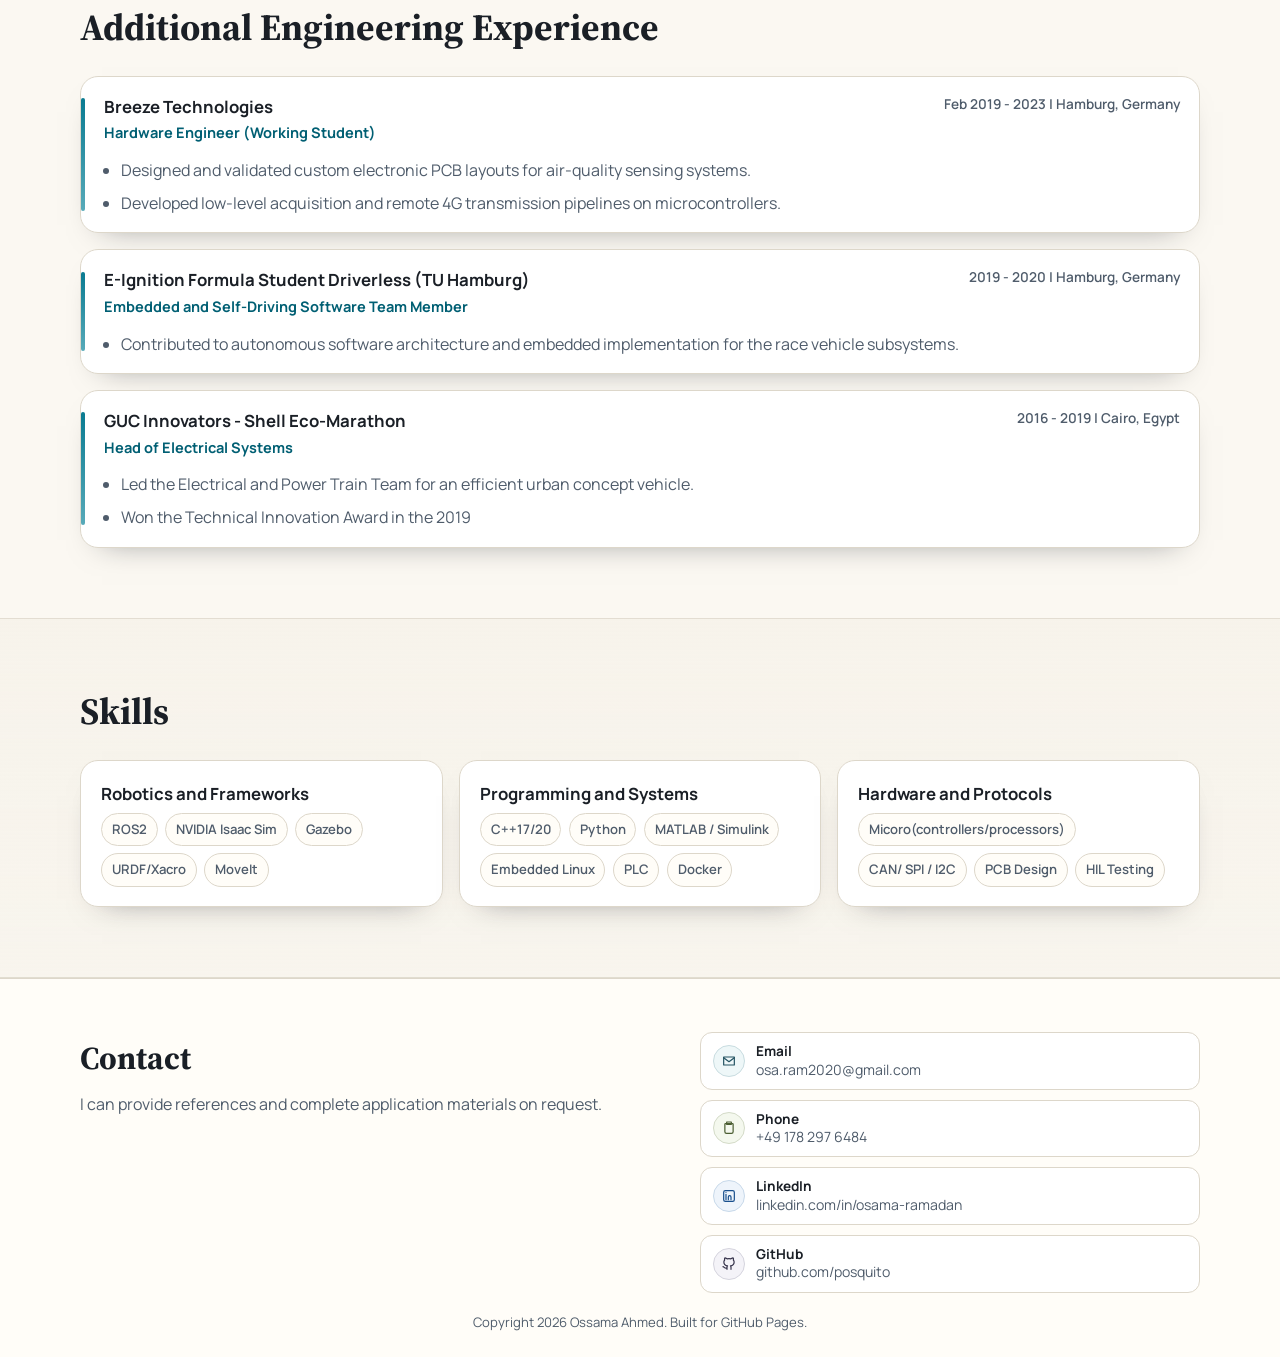
==== commit e045437a: "updated the links and texts" ====
--- a/cv.html
+++ b/cv.html
@@ -31,8 +31,7 @@
   <main>
     <section class="page-hero container reveal">
       <p class="eyebrow">Curriculum Vitae</p>
-      <h1>Academic and professional trajectory in mechatronics and robotics.</h1>
-      <p class="subtitle">Comprehensive profile for doctoral applications and research collaborations.</p>
+      <h1>My Academic and professional Journey in mechatronics and robotics.</h1>
       <div class="hero-cta">
         <a href="assets/Awesome_CV.pdf" class="btn btn-primary" target="_blank" rel="noopener noreferrer">Open PDF CV</a>
       </div>
@@ -75,8 +74,8 @@
               <p class="date">Jun 2023 - Present | Dortmund, Germany</p>
             </div>
             <ul>
-              <li>Led R&amp;D of automated system identification and optimization pipelines to reduce sim-to-real mismatch across diverse mobile robots.</li>
-              <li>Built a custom ROS2 lifecycle orchestration framework with low-level SocketCAN C++ drivers for industrial motor state-machine control.</li>
+              <li>Built automated system identification and optimization pipelines to reduce sim-to-real mismatch across diverse mobile robots.</li>
+              <li>Built ROS2 based orchestration framework with low-level communication and control for industrial logistics systems.</li>
               <li>Co-authored publications in IEEE ICRA 2024 and IEEE CASE 2025.</li>
             </ul>
           </article>
@@ -90,7 +89,7 @@
               <p class="date">2022 - 2023 | Hamburg, Germany</p>
             </div>
             <ul>
-              <li>Implemented predictive path planning with MPC for autonomous forklift systems in constrained logistics spaces.</li>
+              <li>Implemented predictive path planning with MPC for autonomous forklift systems in constrained logistics environment.</li>
               <li>Designed and benchmarked trajectory-generation methods with a strong emphasis on safety and computational efficiency.</li>
             </ul>
           </article>
@@ -104,8 +103,8 @@
               <p class="date">2018 - 2019 | Madrid, Spain</p>
             </div>
             <ul>
-              <li>Conducted a 9-month project on environmental perception and mapping for autonomous vehicles.</li>
-              <li>Implemented occupancy-grid mapping methods for high-uncertainty spatial sensor data.</li>
+              <li>Built a lidar based simple perception and safety system for outdoor autonomous vehicles.</li>
+              <li>Implemented occupancy-grid mapping methods for spatial sensor data.</li>
             </ul>
           </article>
         </div>
@@ -127,7 +126,7 @@
           </div>
           <ul>
             <li>Designed and validated custom electronic PCB layouts for air-quality sensing systems.</li>
-            <li>Developed low-level acquisition and wireless transmission pipelines on microcontrollers.</li>
+            <li>Developed low-level acquisition and remote 4G transmission pipelines on microcontrollers.</li>
           </ul>
         </article>
 
@@ -140,7 +139,7 @@
             <p class="date">2019 - 2020 | Hamburg, Germany</p>
           </div>
           <ul>
-            <li>Contributed to autonomous software architecture and embedded implementation for race vehicle subsystems.</li>
+            <li>Contributed to autonomous software architecture and embedded implementation for the race vehicle subsystems.</li>
           </ul>
         </article>
 
@@ -153,8 +152,8 @@
             <p class="date">2016 - 2019 | Cairo, Egypt</p>
           </div>
           <ul>
-            <li>Led electrical architecture design for an ultra-efficient urban concept vehicle.</li>
-            <li>Awarded 2nd Place Internationally for the Innovation and Safety Award.</li>
+            <li>Led the Electrical and Power Train Team for an efficient urban concept vehicle.</li>
+            <li>Won the Technical Innovation Award in the 2019</li>
           </ul>
         </article>
       </div>
@@ -173,6 +172,7 @@
               <span>NVIDIA Isaac Sim</span>
               <span>Gazebo</span>
               <span>URDF/Xacro</span>
+              <span>MoveIt</span>
             </div>
           </article>
           <article class="card skill-card">
@@ -182,15 +182,15 @@
               <span>Python</span>
               <span>MATLAB / Simulink</span>
               <span>Embedded Linux</span>
+              <span>PLC</span>
               <span>Docker</span>
             </div>
           </article>
           <article class="card skill-card">
             <h3>Hardware and Protocols</h3>
             <div class="skills-list">
-              <span>SocketCAN</span>
-              <span>CAN bus</span>
-              <span>SPI / I2C</span>
+              <span>Micoro(controllers/processors)</span>
+              <span>CAN/ SPI / I2C</span>
               <span>PCB Design</span>
               <span>HIL Testing</span>
             </div>
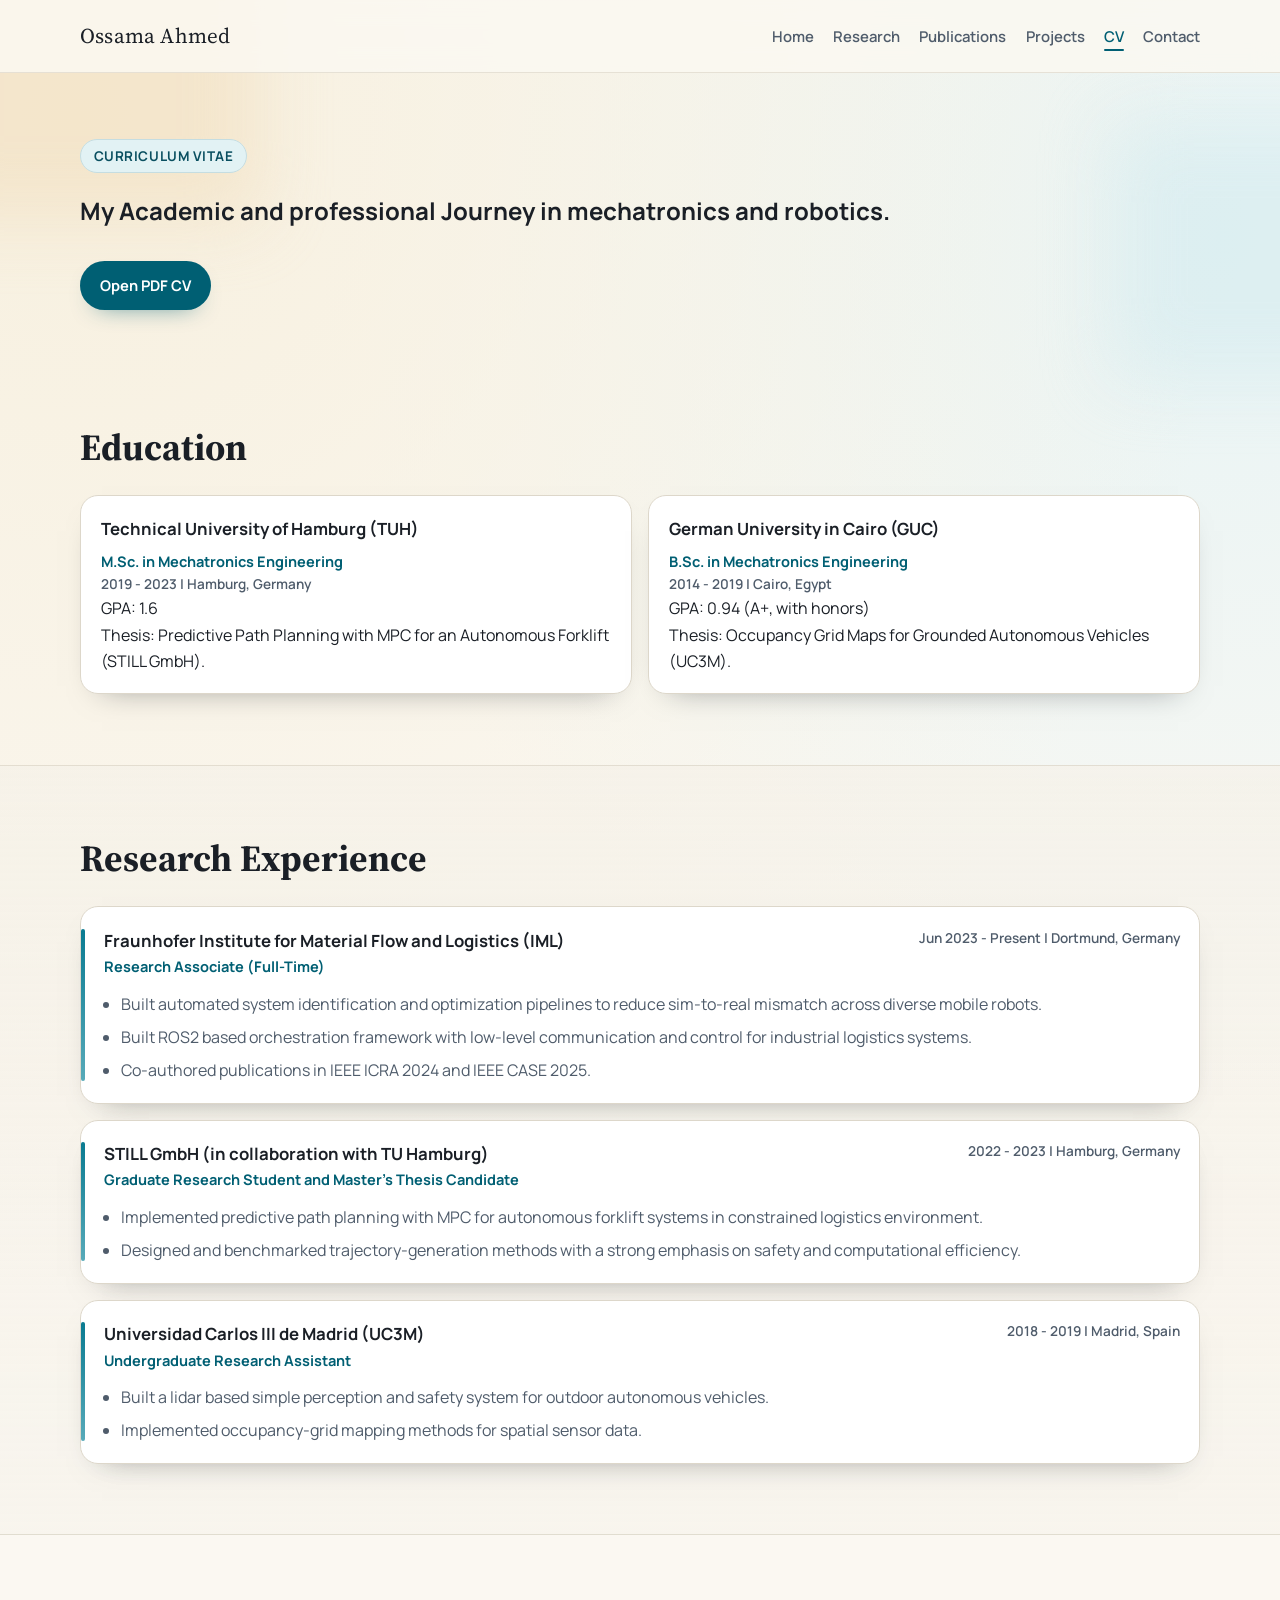
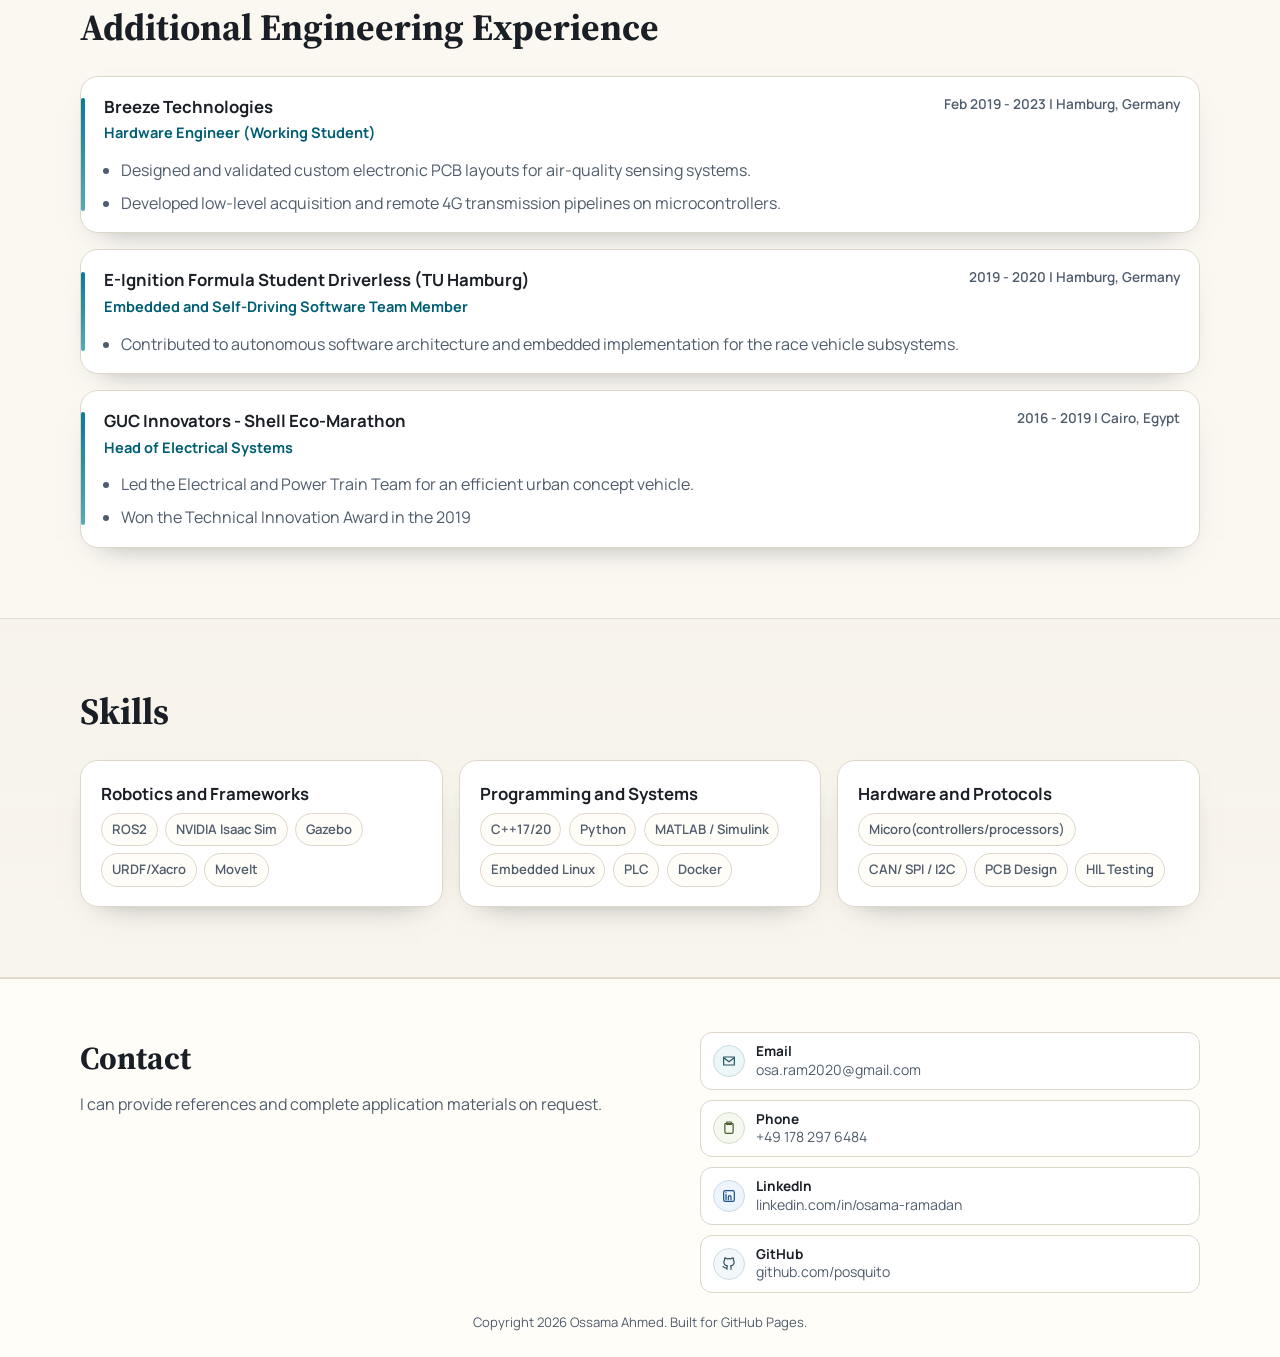
==== commit 260fb995: "updated the git repo in contact" ====
--- a/cv.html
+++ b/cv.html
@@ -243,7 +243,7 @@
             <span>linkedin.com/in/osama-ramadan</span>
           </span>
         </a>
-        <a class="contact-link" href="https://github.com/posquito" target="_blank" rel="noopener noreferrer" aria-label="Open Ossama Ahmed GitHub profile">
+        <a class="contact-link" href="https://gitlab.com/osa.ram2020/projects" target="_blank" rel="noopener noreferrer" aria-label="Open Ossama Ahmed GitHub profile">
           <span class="contact-link-icon" aria-hidden="true">
             <svg viewBox="0 0 24 24" fill="none" xmlns="http://www.w3.org/2000/svg">
               <path d="M9 18c-4 1.2-4-2-6-2m12 4v-3a2.7 2.7 0 0 0-.8-2.1c2.7-.3 5.5-1.3 5.5-5.8A4.5 4.5 0 0 0 18.5 6 4.2 4.2 0 0 0 18.4 3S17.3 2.7 15 4.2a12 12 0 0 0-6 0C6.7 2.7 5.6 3 5.6 3A4.2 4.2 0 0 0 5.5 6a4.5 4.5 0 0 0-1.2 3.1c0 4.5 2.8 5.5 5.5 5.8A2.7 2.7 0 0 0 9 17v3" stroke="currentColor" stroke-width="1.8" stroke-linecap="round" stroke-linejoin="round"/>
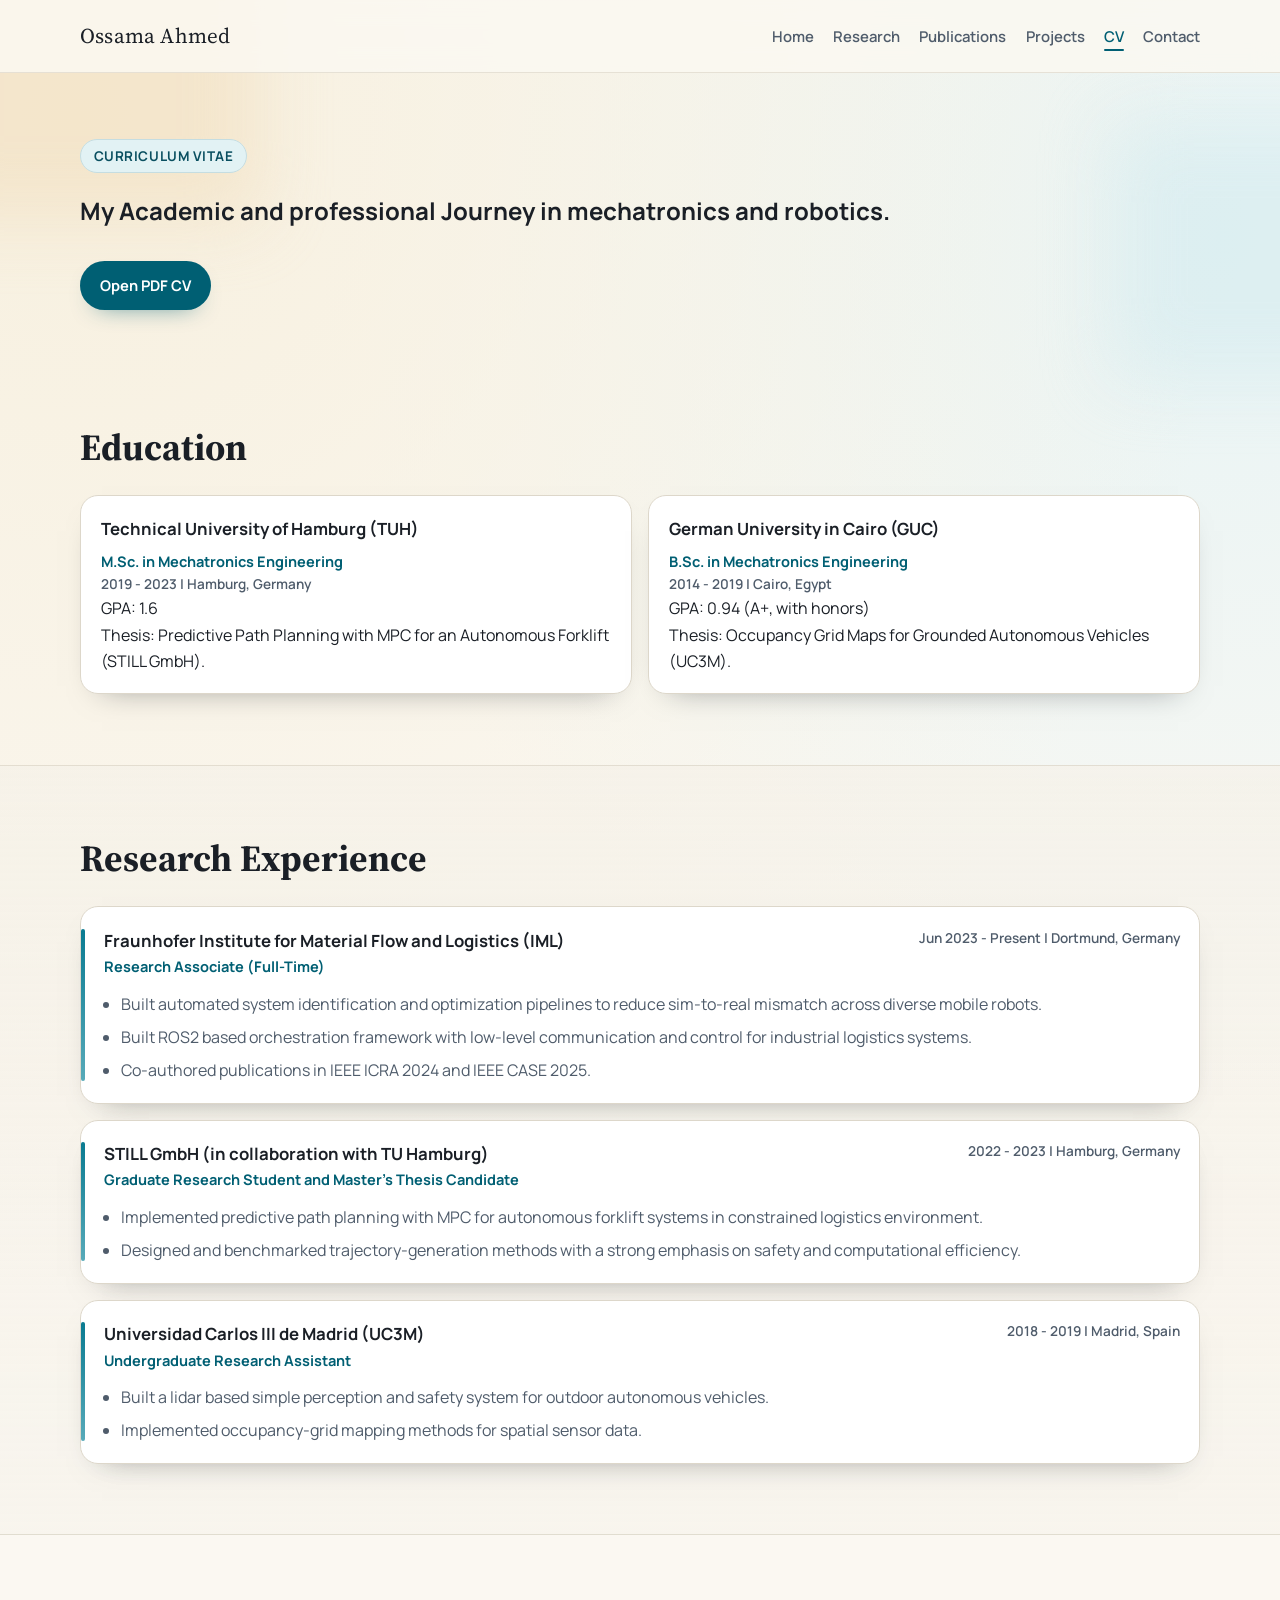
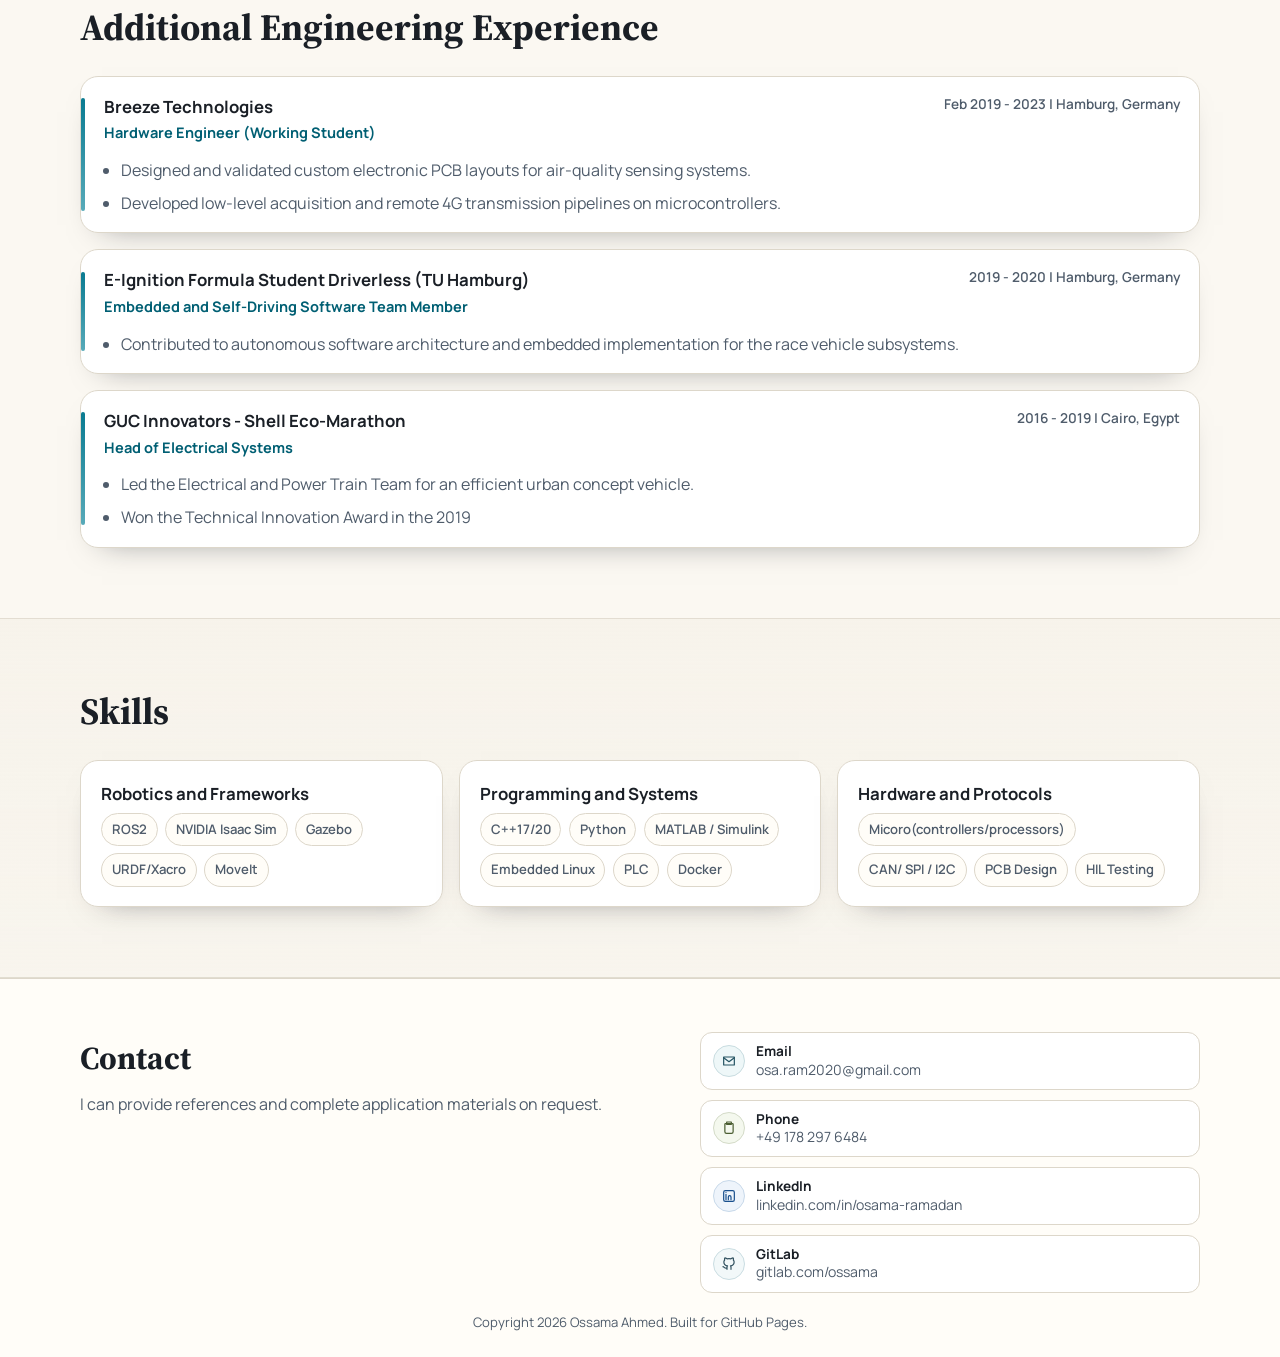
==== commit 7b5ba17d: "edit the contact repo name" ====
--- a/cv.html
+++ b/cv.html
@@ -250,8 +250,8 @@
             </svg>
           </span>
           <span class="contact-link-text">
-            <strong>GitHub</strong>
-            <span>github.com/posquito</span>
+            <strong>GitLab</strong>
+            <span>gitlab.com/ossama</span>
           </span>
         </a>
       </div>
